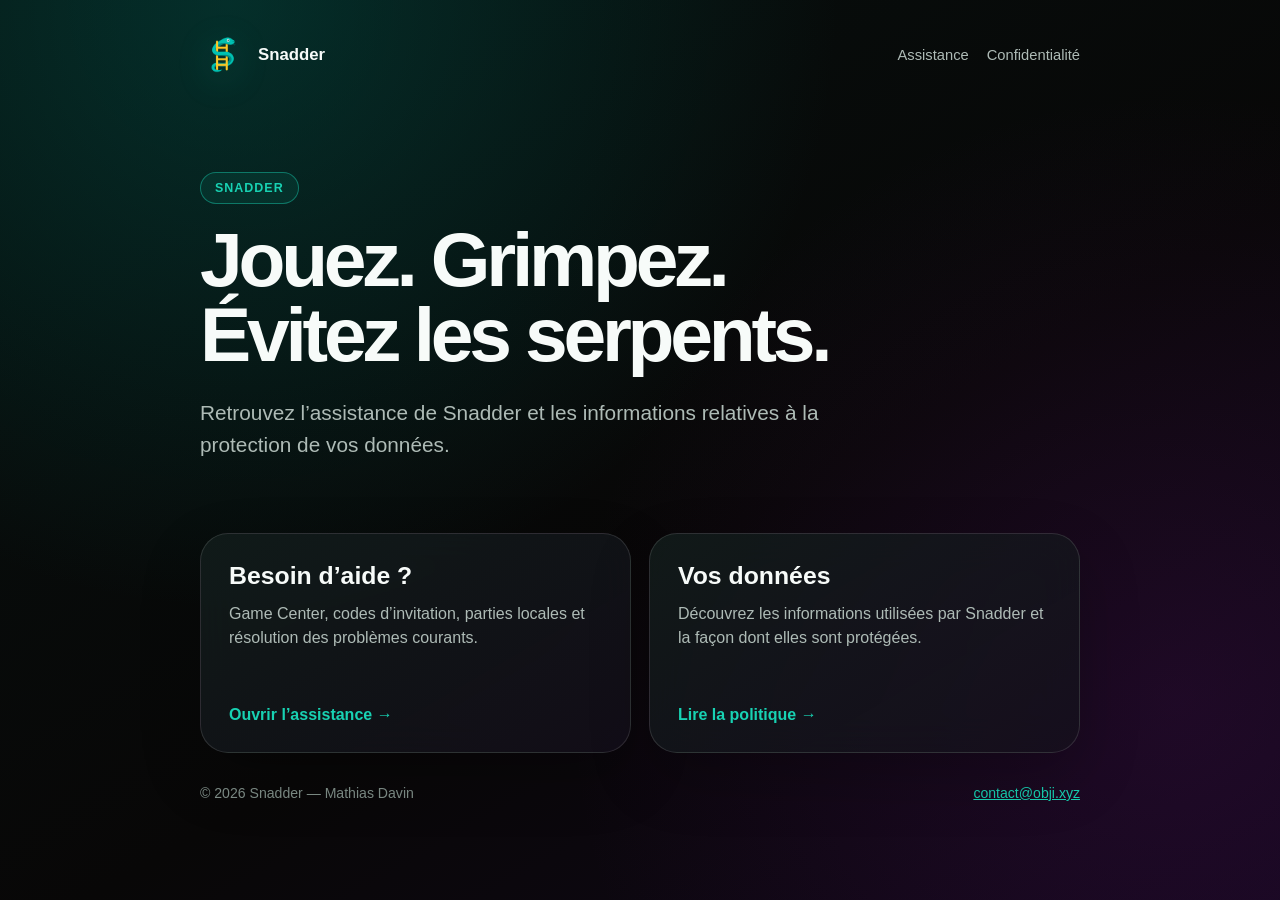
==== index.html @ 4957b29c "Add Snadder support and privacy site" ====
<!doctype html>
<html lang="fr">
<head>
  <meta charset="utf-8">
  <meta name="viewport" content="width=device-width, initial-scale=1">
  <meta name="description" content="Assistance et confidentialité de l’application Snadder.">
  <title>Snadder — Assistance et confidentialité</title>
  <link rel="icon" href="assets/snadder-logo.png">
  <link rel="stylesheet" href="assets/style.css">
</head>
<body>
  <main class="shell">
    <header class="topbar">
      <a class="brand" href="./">
        <img src="assets/snadder-logo.png" alt="">
        <span>Snadder</span>
      </a>
      <nav class="nav" aria-label="Navigation principale">
        <a href="support/">Assistance</a>
        <a href="privacy/">Confidentialité</a>
      </nav>
    </header>

    <section class="hero">
      <p class="eyebrow">Snadder</p>
      <h1>Jouez. Grimpez.<br>Évitez les serpents.</h1>
      <p class="lead">Retrouvez l’assistance de Snadder et les informations relatives à la protection de vos données.</p>
    </section>

    <section class="grid" aria-label="Liens utiles">
      <a class="card" href="support/">
        <div>
          <h2>Besoin d’aide&nbsp;?</h2>
          <p>Game Center, codes d’invitation, parties locales et résolution des problèmes courants.</p>
        </div>
        <span>Ouvrir l’assistance →</span>
      </a>
      <a class="card" href="privacy/">
        <div>
          <h2>Vos données</h2>
          <p>Découvrez les informations utilisées par Snadder et la façon dont elles sont protégées.</p>
        </div>
        <span>Lire la politique →</span>
      </a>
    </section>

    <footer>
      <p>© 2026 Snadder — Mathias Davin</p>
      <p><a href="mailto:contact@obji.xyz">contact@obji.xyz</a></p>
    </footer>
  </main>
</body>
</html>
---- assets/style.css ----
:root {
  color-scheme: dark;
  --background: #050807;
  --surface: rgba(19, 31, 29, 0.78);
  --surface-strong: rgba(24, 36, 34, 0.94);
  --text: #f7fbf9;
  --muted: #aebbb6;
  --green: #31df6e;
  --turquoise: #18d2b3;
  --blue: #2097f7;
  --line: rgba(255, 255, 255, 0.12);
}

* {
  box-sizing: border-box;
}

html {
  min-height: 100%;
  background: var(--background);
}

body {
  min-height: 100vh;
  margin: 0;
  color: var(--text);
  font-family: -apple-system, BlinkMacSystemFont, "SF Pro Text", "Helvetica Neue", sans-serif;
  background:
    radial-gradient(circle at 18% 0%, rgba(0, 109, 99, 0.34), transparent 38rem),
    radial-gradient(circle at 92% 78%, rgba(92, 18, 109, 0.22), transparent 38rem),
    linear-gradient(150deg, #06100e 0%, #080707 58%, #110719 100%);
}

a {
  color: var(--turquoise);
}

.shell {
  width: min(880px, calc(100% - 32px));
  margin: 0 auto;
  padding: 32px 0 72px;
}

.topbar {
  display: flex;
  align-items: center;
  justify-content: space-between;
  gap: 24px;
  margin-bottom: 56px;
}

.brand {
  display: inline-flex;
  align-items: center;
  gap: 12px;
  color: var(--text);
  font-size: 1.05rem;
  font-weight: 750;
  text-decoration: none;
}

.brand img {
  width: 46px;
  height: 46px;
  object-fit: contain;
  filter: drop-shadow(0 8px 18px rgba(24, 210, 179, 0.2));
}

.nav {
  display: flex;
  gap: 18px;
  font-size: 0.92rem;
}

.nav a {
  color: var(--muted);
  text-decoration: none;
}

.nav a:hover,
.nav a:focus-visible {
  color: var(--text);
}

.hero {
  padding: 38px 0 34px;
}

.eyebrow {
  display: inline-flex;
  align-items: center;
  min-height: 32px;
  margin: 0 0 18px;
  padding: 0 14px;
  border: 1px solid rgba(24, 210, 179, 0.44);
  border-radius: 999px;
  color: var(--turquoise);
  background: rgba(24, 210, 179, 0.08);
  font-size: 0.78rem;
  font-weight: 700;
  letter-spacing: 0.08em;
  text-transform: uppercase;
}

h1 {
  max-width: 760px;
  margin: 0;
  font-size: clamp(2.5rem, 7vw, 4.8rem);
  line-height: 0.98;
  letter-spacing: -0.055em;
}

.lead {
  max-width: 650px;
  margin: 24px 0 0;
  color: var(--muted);
  font-size: clamp(1.05rem, 2.4vw, 1.3rem);
  line-height: 1.55;
}

.grid {
  display: grid;
  grid-template-columns: repeat(2, minmax(0, 1fr));
  gap: 18px;
  margin-top: 38px;
}

.card,
.content {
  border: 1px solid var(--line);
  border-radius: 28px;
  background: linear-gradient(150deg, var(--surface), rgba(21, 16, 28, 0.74));
  box-shadow: 0 24px 60px rgba(0, 0, 0, 0.22);
  backdrop-filter: blur(18px);
  -webkit-backdrop-filter: blur(18px);
}

.card {
  display: flex;
  min-height: 220px;
  flex-direction: column;
  justify-content: space-between;
  padding: 28px;
  color: var(--text);
  text-decoration: none;
  transition: transform 160ms ease, border-color 160ms ease;
}

.card:hover,
.card:focus-visible {
  transform: translateY(-3px);
  border-color: rgba(24, 210, 179, 0.58);
}

.card h2 {
  margin: 0;
  font-size: 1.55rem;
}

.card p {
  margin: 12px 0 0;
  color: var(--muted);
  line-height: 1.5;
}

.card span {
  color: var(--turquoise);
  font-weight: 700;
}

.content {
  margin-top: 34px;
  padding: clamp(24px, 5vw, 46px);
}

.content section + section {
  padding-top: 30px;
  border-top: 1px solid var(--line);
  margin-top: 30px;
}

.content h2 {
  margin: 0 0 12px;
  font-size: 1.35rem;
}

.content h3 {
  margin: 22px 0 8px;
  font-size: 1.05rem;
}

.content p,
.content li {
  color: var(--muted);
  line-height: 1.7;
}

.content ul {
  padding-left: 1.25rem;
}

.button {
  display: inline-flex;
  min-height: 50px;
  align-items: center;
  justify-content: center;
  margin-top: 14px;
  padding: 0 22px;
  border-radius: 999px;
  color: #001a0b;
  background: var(--green);
  font-weight: 800;
  text-decoration: none;
}

.meta,
footer {
  color: #81908a;
  font-size: 0.88rem;
}

footer {
  display: flex;
  flex-wrap: wrap;
  justify-content: space-between;
  gap: 12px;
  padding-top: 32px;
}

footer p {
  margin: 0;
}

@media (max-width: 660px) {
  .shell {
    width: min(100% - 24px, 880px);
    padding-top: 20px;
  }

  .topbar {
    align-items: flex-start;
    flex-direction: column;
    margin-bottom: 24px;
  }

  .grid {
    grid-template-columns: 1fr;
  }

  .hero {
    padding-top: 20px;
  }
}
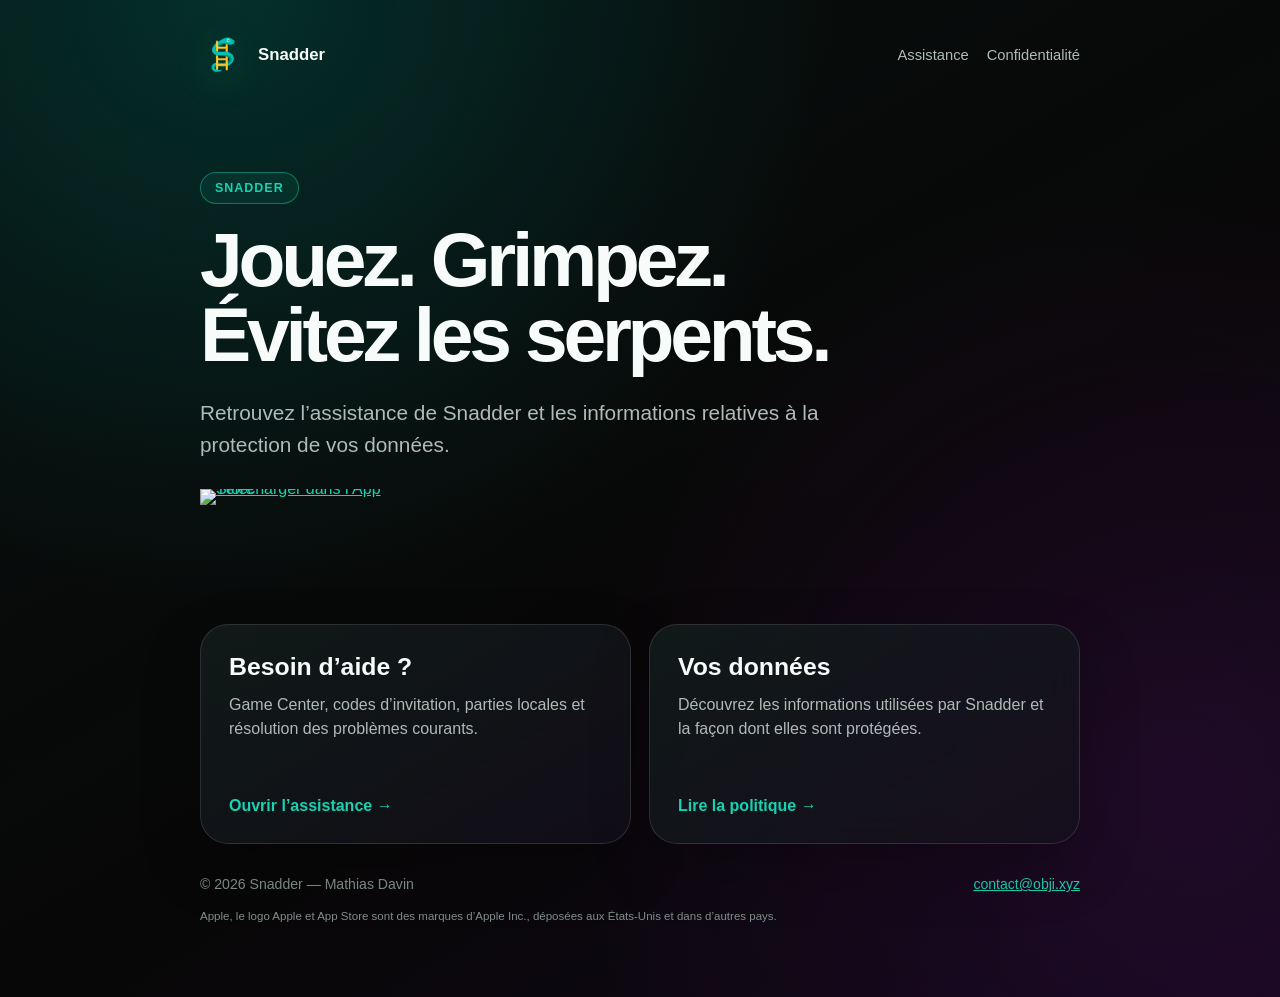
==== commit 301bc9b4: "feat(home): add App Store download badge" ====
--- a/index.html
+++ b/index.html
@@ -25,6 +25,9 @@
       <p class="eyebrow">Snadder</p>
       <h1>Jouez. Grimpez.<br>Évitez les serpents.</h1>
       <p class="lead">Retrouvez l’assistance de Snadder et les informations relatives à la protection de vos données.</p>
+      <a class="app-store-badge" href="https://apps.apple.com/us/app/snadder/id6790893137" aria-label="Télécharger Snadder sur l’App Store">
+        <img src="https://tools.applemediaservices.com/api/badges/download-on-the-app-store/black/fr-fr?size=250x83" alt="Télécharger dans l’App Store" width="250" height="83">
+      </a>
     </section>
 
     <section class="grid" aria-label="Liens utiles">
@@ -47,6 +50,7 @@
     <footer>
       <p>© 2026 Snadder — Mathias Davin</p>
       <p><a href="mailto:contact@obji.xyz">contact@obji.xyz</a></p>
+      <p class="legal">Apple, le logo Apple et App Store sont des marques d’Apple Inc., déposées aux États-Unis et dans d’autres pays.</p>
     </footer>
   </main>
 </body>
--- a/assets/style.css
+++ b/assets/style.css
@@ -118,6 +118,24 @@
   line-height: 1.55;
 }
 
+.app-store-badge {
+  display: inline-block;
+  margin-top: 28px;
+  line-height: 0;
+}
+
+.app-store-badge:focus-visible {
+  border-radius: 10px;
+  outline: 3px solid var(--turquoise);
+  outline-offset: 5px;
+}
+
+.app-store-badge img {
+  display: block;
+  width: 190px;
+  height: auto;
+}
+
 .grid {
   display: grid;
   grid-template-columns: repeat(2, minmax(0, 1fr));
@@ -231,6 +249,13 @@
   margin: 0;
 }
 
+footer .legal {
+  flex-basis: 100%;
+  margin-top: 4px;
+  font-size: 0.72rem;
+  line-height: 1.5;
+}
+
 @media (max-width: 660px) {
   .shell {
     width: min(100% - 24px, 880px);
